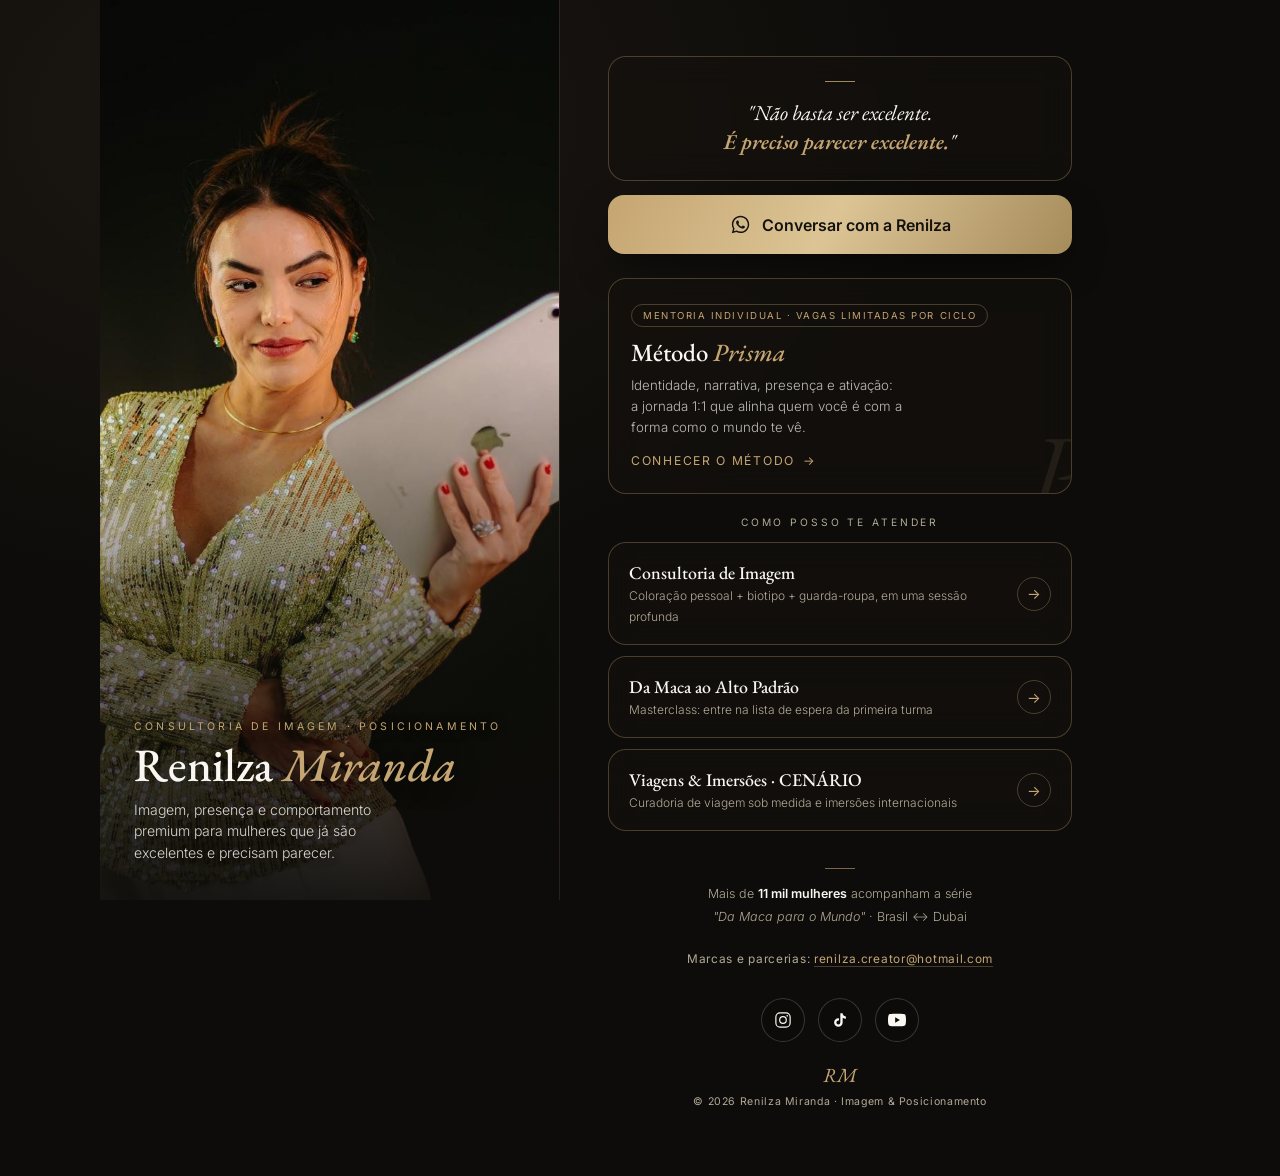
==== apps/bio/index.html @ 2b754e19 "Add files via upload" ====
<!DOCTYPE html>
<html lang="pt-BR">
<head>
<meta charset="UTF-8">
<meta name="viewport" content="width=device-width, initial-scale=1.0">
<title>Renilza Miranda · Imagem & Posicionamento</title>
<meta name="description" content="Não basta ser excelente. É preciso parecer excelente. Consultoria de imagem, Método Prisma e imersões internacionais.">
<meta property="og:title" content="Renilza Miranda · Imagem & Posicionamento">
<meta property="og:description" content="Não basta ser excelente. É preciso parecer excelente.">
<meta property="og:image" content="renilza-hero.jpg">
<meta property="og:type" content="website">
<link rel="preconnect" href="https://fonts.googleapis.com">
<link rel="preconnect" href="https://fonts.gstatic.com" crossorigin>
<link href="https://fonts.googleapis.com/css2?family=EB+Garamond:ital,wght@0,400;0,500;0,600;1,400;1,500&family=Inter:wght@300;400;500;600&display=swap" rel="stylesheet">
<style>
  :root{
    --gold:#C5A572; --gold-deep:#A68B5B; --gold-soft:rgba(197,165,114,.32);
    --bg:#0d0c0a; --cream:#FAF7F2; --muted:#b3a996;
    --glass:rgba(22,19,15,.52); --glass-solid:rgba(19,17,14,.90);
    --serif:'EB Garamond', Georgia, serif;
    --sans:'Inter', -apple-system, sans-serif;
  }
  *{margin:0;padding:0;box-sizing:border-box}
  html{scroll-behavior:smooth}
  body{font-family:var(--sans);background:var(--bg);color:var(--cream);-webkit-font-smoothing:antialiased}

  /* ===== FOTO DE FUNDO (contínua, página inteira) ===== */
  .photo-wrap{position:fixed;inset:0;z-index:0;overflow:hidden}
  .photo{width:100%;height:100%;object-fit:cover;object-position:center 12%}
  .ph-shade{position:absolute;inset:0;background:
    linear-gradient(to bottom, rgba(13,12,10,.30) 0%, rgba(13,12,10,.16) 26%, rgba(13,12,10,.48) 55%, rgba(13,12,10,.86) 82%, rgba(13,12,10,.96) 100%)}
  .ph-name{display:none}

  /* ===== CONTEÚDO (rola por cima da foto) ===== */
  .content{position:relative;z-index:1;max-width:480px;margin:0 auto;padding:0 18px 46px}
  .hero-space{height:47svh;min-height:300px}
  .id-block{text-align:center;margin-bottom:26px}
  .kicker{font-size:.66rem;letter-spacing:.3em;text-transform:uppercase;color:var(--gold);margin-bottom:8px;text-shadow:0 1px 12px rgba(0,0,0,.6)}
  h1{font-family:var(--serif);font-weight:500;font-size:clamp(2.4rem,10vw,3rem);line-height:1.02;text-shadow:0 2px 24px rgba(0,0,0,.55)}
  h1 em{font-style:italic;color:var(--gold)}
  .id-sub{font-size:.88rem;font-weight:300;color:rgba(250,247,242,.85);margin-top:10px;line-height:1.55;text-shadow:0 1px 10px rgba(0,0,0,.6)}
  .handle{display:inline-block;margin-top:14px;font-size:.7rem;letter-spacing:.2em;text-transform:uppercase;color:rgba(250,247,242,.9);text-decoration:none;border:1px solid rgba(250,247,242,.25);padding:8px 14px;border-radius:999px;background:rgba(13,12,10,.35);backdrop-filter:blur(8px)}

  /* cards de vidro */
  .glass{background:var(--glass);backdrop-filter:blur(16px) saturate(1.15);-webkit-backdrop-filter:blur(16px) saturate(1.15);border:1px solid var(--gold-soft);border-radius:18px}
  @supports not (backdrop-filter: blur(1px)){.glass{background:var(--glass-solid)}}

  .quote{padding:24px 22px;text-align:center;margin-bottom:14px}
  .quote .rule{width:30px;height:1px;background:var(--gold);margin:0 auto 16px;opacity:.8}
  .quote p{font-family:var(--serif);font-style:italic;font-size:1.32rem;line-height:1.38}
  .quote p strong{color:var(--gold);font-weight:600}
  .story{font-size:.84rem;font-weight:300;color:var(--muted);line-height:1.7;max-width:34ch;margin:14px auto 0}

  .btn-wa{position:relative;display:flex;align-items:center;justify-content:center;gap:11px;background:linear-gradient(120deg,var(--gold) 0%,#dcc494 48%,var(--gold-deep) 100%);color:#141210;text-decoration:none;font-weight:600;font-size:1rem;padding:19px 24px;border-radius:16px;box-shadow:0 16px 40px -12px rgba(0,0,0,.65);overflow:hidden;transition:transform .25s ease;margin-bottom:24px}
  .btn-wa:active{transform:scale(.975)}
  .btn-wa::after{content:"";position:absolute;top:0;left:-70%;width:45%;height:100%;background:linear-gradient(100deg,transparent,rgba(255,255,255,.55),transparent);transform:skewX(-22deg);animation:shine 3.6s ease-in-out infinite}
  @keyframes shine{0%,55%{left:-70%}75%,100%{left:130%}}
  .btn-wa svg{width:21px;height:21px;flex:none}
  .cta-note{text-align:center;font-size:.72rem;color:var(--muted);margin-bottom:22px;letter-spacing:.04em}

  .prisma{display:block;text-decoration:none;color:var(--cream);padding:24px 22px;position:relative;overflow:hidden;margin-bottom:22px;transition:transform .25s ease}
  .prisma:active{transform:scale(.985)}
  .prisma .pm{position:absolute;right:-14px;bottom:-28px;font-family:var(--serif);font-style:italic;font-size:6.4rem;color:rgba(197,165,114,.10);line-height:1}
  .badge{display:inline-block;font-size:.6rem;letter-spacing:.16em;text-transform:uppercase;color:var(--gold);border:1px solid var(--gold-soft);border-radius:999px;padding:5px 11px;margin-bottom:12px}
  .prisma h2{font-family:var(--serif);font-weight:500;font-size:1.55rem;line-height:1.1}
  .prisma h2 em{font-style:italic;color:var(--gold)}
  .prisma p{font-size:.83rem;font-weight:300;color:rgba(250,247,242,.75);margin-top:8px;line-height:1.6;max-width:34ch}
  .prisma .go{display:inline-flex;align-items:center;gap:8px;margin-top:15px;font-size:.76rem;letter-spacing:.14em;text-transform:uppercase;color:var(--gold)}
  .prisma .go::after{content:"→";transition:transform .25s ease}
  .prisma:hover .go::after{transform:translateX(5px)}

  .sec-label{font-size:.64rem;letter-spacing:.28em;text-transform:uppercase;color:var(--muted);text-align:center;margin-bottom:14px}
  .svc{display:flex;align-items:center;justify-content:space-between;gap:14px;text-decoration:none;color:var(--cream);padding:18px 20px;margin-bottom:11px;transition:transform .22s ease,border-color .22s ease}
  .svc:active{transform:scale(.98)}
  .svc:hover{border-color:var(--gold)}
  .svc-t{font-family:var(--serif);font-size:1.12rem;font-weight:500}
  .svc-s{font-size:.75rem;font-weight:300;color:var(--muted);margin-top:3px;line-height:1.5}
  .svc-arrow{flex:none;width:34px;height:34px;border-radius:50%;border:1px solid var(--gold-soft);display:flex;align-items:center;justify-content:center;color:var(--gold);font-size:.9rem;transition:all .22s ease}
  .svc:hover .svc-arrow{background:var(--gold);color:#141210;border-color:var(--gold)}

  .proof{text-align:center;padding:26px 24px 4px;font-size:.78rem;color:var(--muted);font-weight:300;line-height:1.8}
  .proof b{color:var(--cream);font-weight:600}
  .proof .rule{width:30px;height:1px;background:var(--gold);margin:0 auto 14px;opacity:.6}
  .partner{display:block;text-align:center;font-size:.74rem;letter-spacing:.06em;color:var(--muted);text-decoration:none;padding:20px 16px 4px}
  .partner u{text-decoration:none;border-bottom:1px solid var(--gold-soft);color:var(--gold)}

  footer{text-align:center;padding:28px 16px 8px}
  .socials{display:flex;justify-content:center;gap:13px;margin-bottom:20px}
  .socials a{width:44px;height:44px;border-radius:50%;border:1px solid rgba(250,247,242,.18);background:rgba(13,12,10,.35);backdrop-filter:blur(8px);display:flex;align-items:center;justify-content:center;color:var(--cream);transition:all .22s ease}
  .socials a:hover{border-color:var(--gold);color:var(--gold);transform:translateY(-2px)}
  .socials svg{width:18px;height:18px}
  .foot-mono{font-family:var(--serif);font-style:italic;font-size:1.25rem;color:var(--gold)}
  .foot-note{font-size:.66rem;color:var(--muted);margin-top:7px;letter-spacing:.06em}

  .reveal{opacity:0;transform:translateY(20px);transition:opacity .7s ease,transform .7s ease}
  .reveal.in{opacity:1;transform:none}
  @media (prefers-reduced-motion: reduce){
    .btn-wa::after{animation:none}
    .reveal{opacity:1;transform:none;transition:none}
  }

  /* ===== DESKTOP: foto AO LADO dos cards ===== */
  @media (min-width: 900px){
    body{background:radial-gradient(90% 70% at 20% 10%, #1c1712 0%, var(--bg) 60%)}
    .page{display:grid;grid-template-columns:minmax(380px,460px) minmax(0,1fr);max-width:1080px;margin:0 auto;min-height:100vh}
    .photo-wrap{position:sticky;top:0;height:100vh;border-right:1px solid rgba(197,165,114,.14)}
    .ph-shade{background:linear-gradient(to bottom, rgba(13,12,10,.12) 0%, rgba(13,12,10,0) 40%, rgba(13,12,10,.78) 86%, rgba(13,12,10,.94) 100%)}
    .ph-name{display:block;position:absolute;left:34px;right:34px;bottom:36px}
    .ph-name .kicker{text-align:left}
    .ph-name h1{font-size:2.9rem}
    .ph-name .id-sub{max-width:30ch}
    .content{max-width:560px;margin:0;padding:56px 48px 60px}
    .hero-space{display:none}
    .id-block{display:none}
  }
</style>
</head>
<body>
<div class="page">

  <!-- FOTO: fundo contínuo no mobile · coluna ao lado no desktop -->
  <div class="photo-wrap">
    <img class="photo" src="[data-uri]" alt="Renilza Miranda">
    <div class="ph-shade"></div>
    <div class="ph-name">
      <div class="kicker">Consultoria de Imagem · Posicionamento</div>
      <h1>Renilza <em>Miranda</em></h1>
      <p class="id-sub">Imagem, presença e comportamento premium para mulheres que já são excelentes e precisam parecer.</p>
    </div>
  </div>

  <main class="content">
    <div class="hero-space"></div>

    <div class="id-block">
      <div class="kicker">Consultoria de Imagem · Posicionamento</div>
      <h1>Renilza <em>Miranda</em></h1>
      <p class="id-sub">Imagem, presença e comportamento premium para mulheres que já são excelentes e precisam parecer.</p>
      <a class="handle" href="https://instagram.com/renilzamirandaa" target="_blank" rel="noopener">@renilzamirandaa</a>
    </div>

    <section class="quote glass reveal">
      <div class="rule"></div>
      <p>"Não basta ser excelente.<br><strong>É preciso parecer excelente.</strong>"</p>
    </section>

    <a class="btn-wa reveal" href="https://wa.me/5511950291364?text=Oi%20Renilza!%20Vim%20pelo%20link%20da%20bio%20e%20quero%20conversar%20sobre%20imagem%20e%20posicionamento." target="_blank" rel="noopener">
      <svg viewBox="0 0 24 24" fill="currentColor"><path d="M12.04 2c-5.46 0-9.91 4.45-9.91 9.91 0 1.75.46 3.45 1.32 4.95L2.05 22l5.25-1.38c1.45.79 3.08 1.21 4.74 1.21 5.46 0 9.91-4.45 9.91-9.91S17.5 2 12.04 2m0 18.13c-1.48 0-2.93-.4-4.2-1.15l-.3-.18-3.12.82.83-3.04-.2-.31a8.26 8.26 0 0 1-1.26-4.38c0-4.54 3.7-8.24 8.25-8.24 4.54 0 8.24 3.7 8.24 8.24 0 4.55-3.7 8.24-8.24 8.24m4.52-6.16c-.25-.12-1.47-.72-1.69-.81-.23-.08-.39-.12-.56.13-.16.24-.64.8-.78.97-.14.16-.29.18-.54.06-.25-.13-1.05-.39-2-1.23-.73-.66-1.23-1.47-1.38-1.72-.14-.25-.01-.38.11-.51.11-.11.25-.29.37-.43.13-.14.17-.25.25-.41.08-.17.04-.31-.02-.43-.06-.13-.56-1.35-.77-1.84-.2-.49-.41-.42-.56-.43h-.48c-.17 0-.43.06-.66.31-.22.25-.86.85-.86 2.07s.89 2.4 1.01 2.56c.13.17 1.75 2.67 4.23 3.74.59.26 1.05.41 1.41.52.59.19 1.13.16 1.56.1.47-.07 1.47-.6 1.67-1.18.21-.58.21-1.07.15-1.18-.07-.1-.23-.16-.48-.27"/></svg>
      Conversar com a Renilza
    </a>

    <a class="prisma glass reveal" href="https://renilzamiranda.github.io/metodo-prisma/?utm_source=instagram&utm_medium=bio&utm_campaign=prisma" target="_blank" rel="noopener">
      <span class="pm">P</span>
      <span class="badge">Mentoria individual · vagas limitadas por ciclo</span>
      <h2>Método <em>Prisma</em></h2>
      <p>Identidade, narrativa, presença e ativação: a jornada 1:1 que alinha quem você é com a forma como o mundo te vê.</p>
      <span class="go">Conhecer o método</span>
    </a>

    <div class="sec-label reveal">Como posso te atender</div>

    <a class="svc glass reveal" href="https://wa.me/5511950291364?text=Oi%20Renilza!%20Quero%20saber%20mais%20sobre%20a%20Consultoria%20de%20Imagem%20(colora%C3%A7%C3%A3o%20%2B%20biotipo)." target="_blank" rel="noopener">
      <span><span class="svc-t">Consultoria de Imagem</span><br><span class="svc-s">Coloração pessoal + biotipo + guarda-roupa, em uma sessão profunda</span></span>
      <span class="svc-arrow">→</span>
    </a>

    <a class="svc glass reveal" href="https://wa.me/5511950291364?text=Oi%20Renilza!%20Quero%20entrar%20na%20lista%20de%20espera%20da%20masterclass%20Da%20Maca%20ao%20Alto%20Padr%C3%A3o." target="_blank" rel="noopener">
      <span><span class="svc-t">Da Maca ao Alto Padrão</span><br><span class="svc-s">Masterclass: entre na lista de espera da primeira turma</span></span>
      <span class="svc-arrow">→</span>
    </a>

    <a class="svc glass reveal" href="https://wa.me/5511950291364?text=Oi%20Renilza!%20Quero%20saber%20sobre%20as%20viagens%20e%20imers%C3%B5es%20CEN%C3%81RIO." target="_blank" rel="noopener">
      <span><span class="svc-t">Viagens & Imersões · CENÁRIO</span><br><span class="svc-s">Curadoria de viagem sob medida e imersões internacionais</span></span>
      <span class="svc-arrow">→</span>
    </a>

    <section class="proof reveal">
      <div class="rule"></div>
      Mais de <b>11 mil mulheres</b> acompanham a série<br><i>"Da Maca para o Mundo"</i> · Brasil ↔ Dubai
    </section>

    <a class="partner reveal" href="mailto:renilza.creator@hotmail.com?subject=Parceria%20Renilza%20Miranda">Marcas e parcerias: <u>renilza.creator@hotmail.com</u></a>

    <footer class="reveal">
      <div class="socials">
        <a href="https://instagram.com/renilzamirandaa" target="_blank" rel="noopener" aria-label="Instagram"><svg viewBox="0 0 24 24" fill="none" stroke="currentColor" stroke-width="1.6"><rect x="2.5" y="2.5" width="19" height="19" rx="5.5"/><circle cx="12" cy="12" r="4.4"/><circle cx="17.6" cy="6.4" r="1.1" fill="currentColor" stroke="none"/></svg></a>
        <a href="https://www.tiktok.com/@renilzalifestyle" target="_blank" rel="noopener" aria-label="TikTok"><svg viewBox="0 0 24 24" fill="currentColor"><path d="M16.6 5.82A4.28 4.28 0 0 1 15.54 3h-3.09v12.4a2.59 2.59 0 0 1-2.59 2.5c-1.42 0-2.6-1.16-2.6-2.6 0-1.72 1.66-3.01 3.37-2.48V9.66c-3.45-.46-6.47 2.22-6.47 5.64 0 3.33 2.76 5.7 5.69 5.7 3.14 0 5.69-2.55 5.69-5.7V9.01a7.35 7.35 0 0 0 4.3 1.38V7.3c-1.32 0-2.53-.57-3.24-1.48"/></svg></a>
        <a href="https://www.youtube.com/@renilzamirandaa" target="_blank" rel="noopener" aria-label="YouTube"><svg viewBox="0 0 24 24" fill="currentColor"><path d="M23.5 6.19a3.02 3.02 0 0 0-2.12-2.14C19.5 3.55 12 3.55 12 3.55s-7.5 0-9.38.5A3.02 3.02 0 0 0 .5 6.19C0 8.07 0 12 0 12s0 3.93.5 5.81a3.02 3.02 0 0 0 2.12 2.14c1.88.5 9.38.5 9.38.5s7.5 0 9.38-.5a3.02 3.02 0 0 0 2.12-2.14C24 15.93 24 12 24 12s0-3.93-.5-5.81zM9.55 15.57V8.43L15.82 12l-6.27 3.57z"/></svg></a>
      </div>
      <div class="foot-mono">RM</div>
      <div class="foot-note">© 2026 Renilza Miranda · Imagem & Posicionamento</div>
    </footer>
  </main>

</div>
<script>
  const io = new IntersectionObserver(es=>es.forEach(e=>{if(e.isIntersecting){e.target.classList.add('in');io.unobserve(e.target)}}),{threshold:.1});
  document.querySelectorAll('.reveal').forEach(el=>io.observe(el));
</script>
</body>
</html>
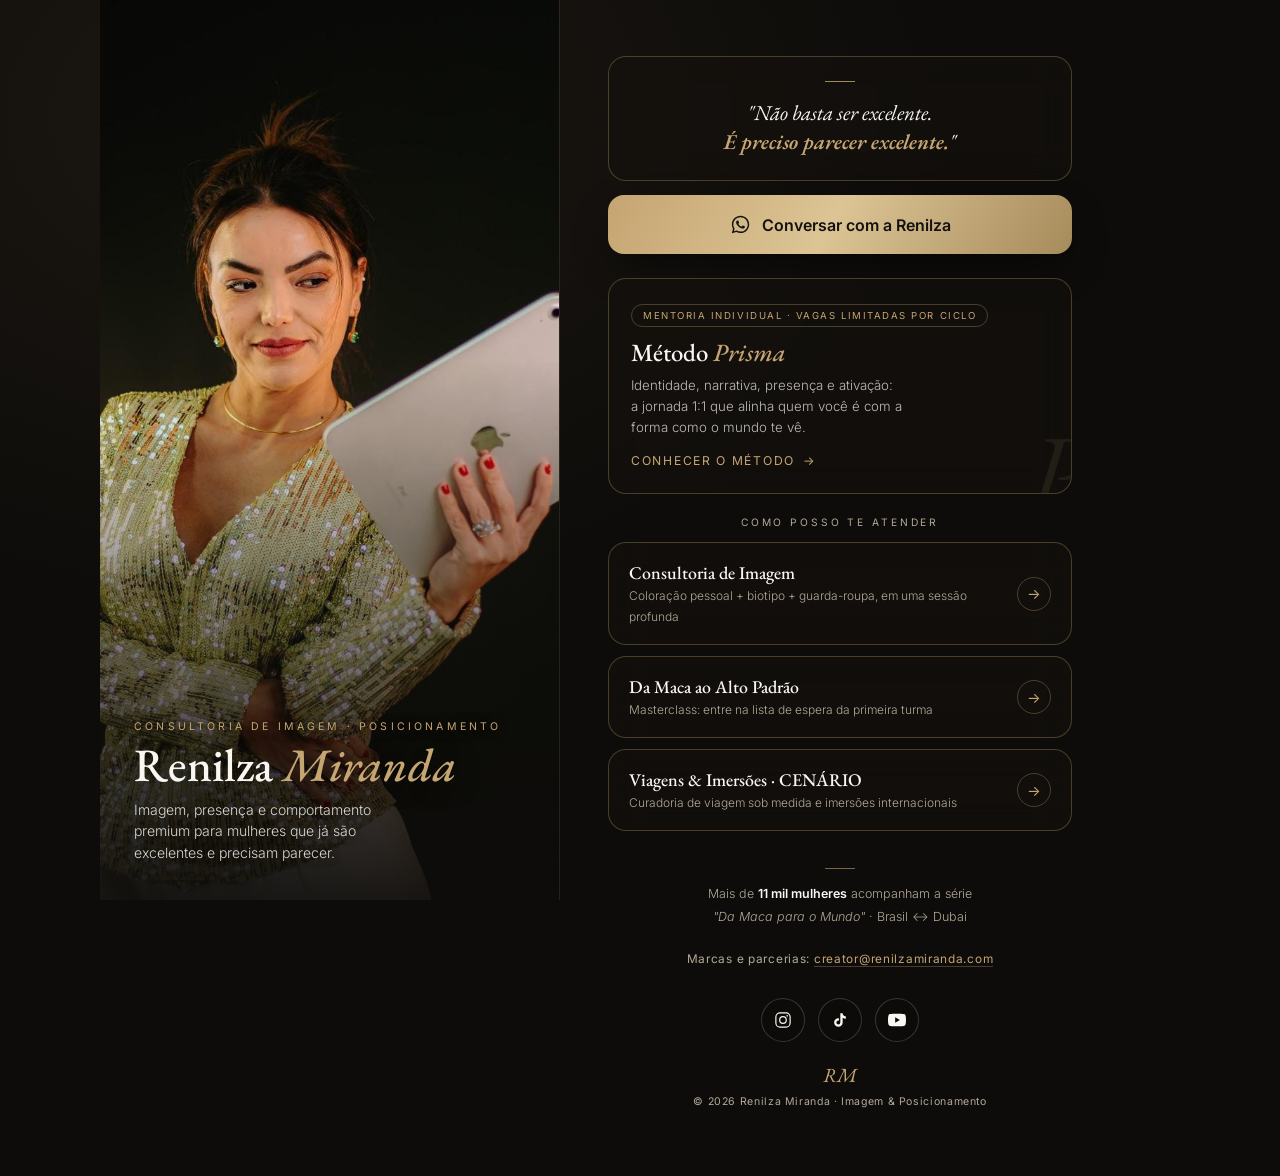
==== commit f88b4c99: "Update partner contact email to creator@renilzamiranda.com" ====
--- a/apps/bio/index.html
+++ b/apps/bio/index.html
@@ -149,7 +149,7 @@
       Conversar com a Renilza
     </a>
 
-    <a class="prisma glass reveal" href="https://renilzamiranda.github.io/metodo-prisma/?utm_source=instagram&utm_medium=bio&utm_campaign=prisma" target="_blank" rel="noopener">
+    <a class="prisma glass reveal" href="https://renilzamiranda.com/metodo-prisma/?utm_source=instagram&utm_medium=bio&utm_campaign=prisma" target="_blank" rel="noopener">
       <span class="pm">P</span>
       <span class="badge">Mentoria individual · vagas limitadas por ciclo</span>
       <h2>Método <em>Prisma</em></h2>
@@ -179,7 +179,7 @@
       Mais de <b>11 mil mulheres</b> acompanham a série<br><i>"Da Maca para o Mundo"</i> · Brasil ↔ Dubai
     </section>
 
-    <a class="partner reveal" href="mailto:renilza.creator@hotmail.com?subject=Parceria%20Renilza%20Miranda">Marcas e parcerias: <u>renilza.creator@hotmail.com</u></a>
+    <a class="partner reveal" href="mailto:creator@renilzamiranda.com?subject=Parceria%20Renilza%20Miranda">Marcas e parcerias: <u>creator@renilzamiranda.com</u></a>
 
     <footer class="reveal">
       <div class="socials">
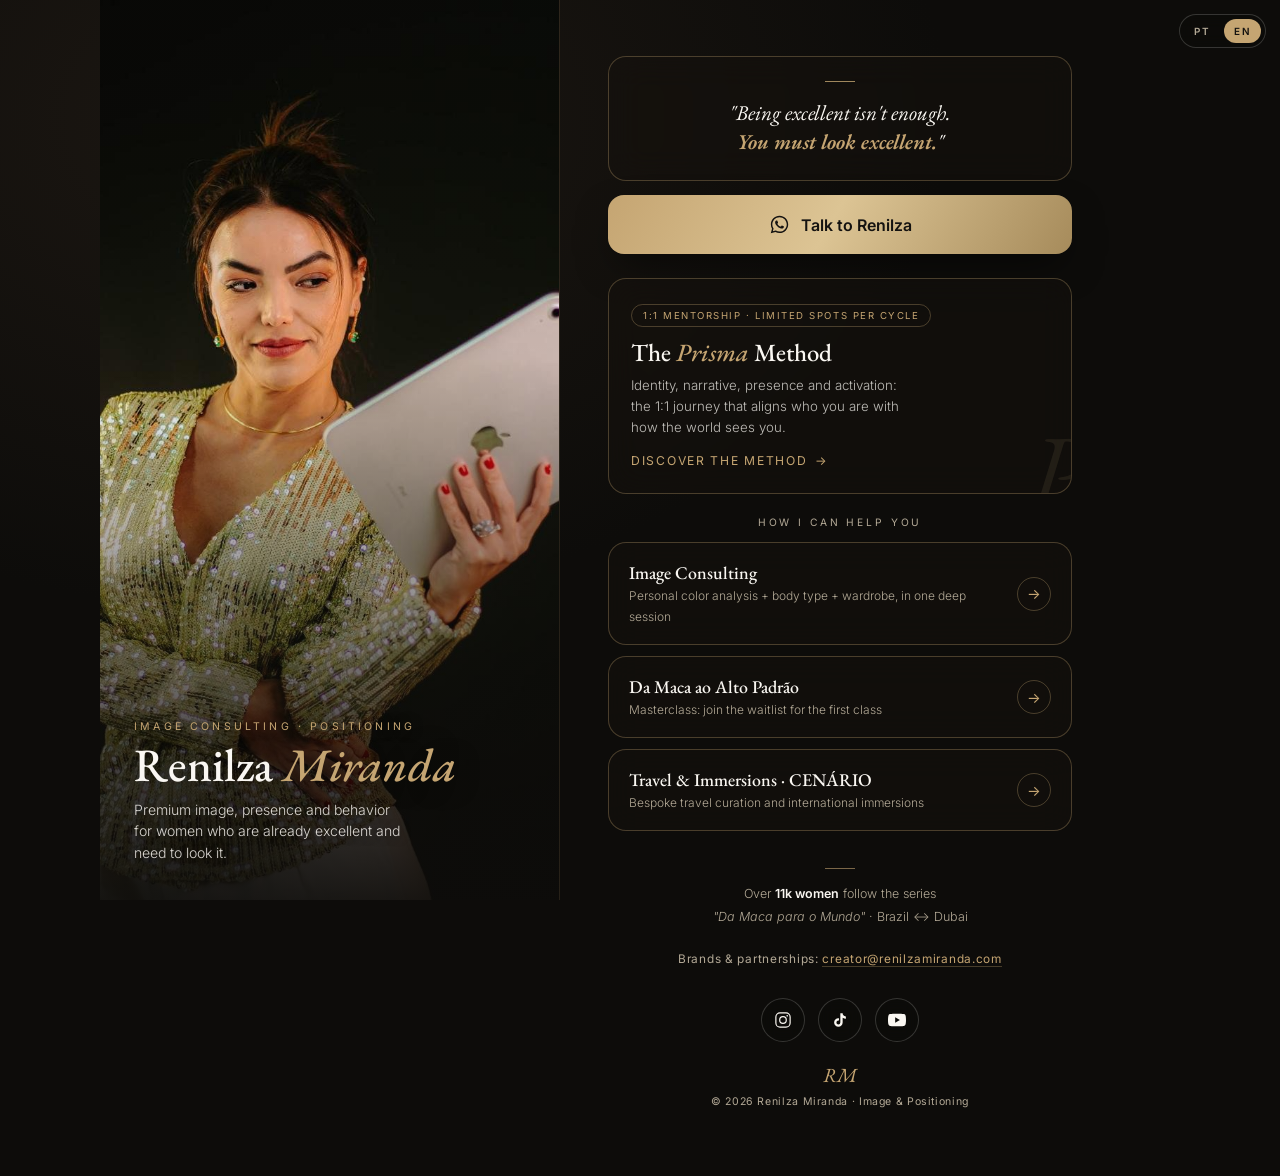
==== commit a267bdac: "feat: add language switch to bio and unify gold button style - bio: PT/EN toggle with browser langua" ====
--- a/apps/bio/index.html
+++ b/apps/bio/index.html
@@ -1,5 +1,5 @@
 <!DOCTYPE html>
-<html lang="pt-BR">
+<html lang="pt-BR" data-lang="pt">
 <head>
 <meta charset="UTF-8">
 <meta name="viewport" content="width=device-width, initial-scale=1.0">
@@ -24,6 +24,13 @@
   html{scroll-behavior:smooth}
   body{font-family:var(--sans);background:var(--bg);color:var(--cream);-webkit-font-smoothing:antialiased}
 
+  /* ===== IDIOMA (PT/EN) ===== */
+  html[data-lang="en"] .l-pt{display:none !important}
+  html[data-lang="pt"] .l-en{display:none !important}
+  .lang{position:fixed;top:14px;right:14px;z-index:5;display:flex;gap:4px;padding:4px;border-radius:999px;background:rgba(13,12,10,.45);backdrop-filter:blur(8px);-webkit-backdrop-filter:blur(8px);border:1px solid rgba(250,247,242,.18)}
+  .lang button{font-family:var(--sans);font-size:.62rem;letter-spacing:.14em;font-weight:600;color:var(--muted);background:transparent;border:0;border-radius:999px;padding:6px 10px;cursor:pointer;transition:all .22s ease}
+  .lang button.on{background:var(--gold);color:#141210}
+
   /* ===== FOTO DE FUNDO (contínua, página inteira) ===== */
   .photo-wrap{position:fixed;inset:0;z-index:0;overflow:hidden}
   .photo{width:100%;height:100%;object-fit:cover;object-position:center 12%}
@@ -116,6 +123,10 @@
 </style>
 </head>
 <body>
+<div class="lang" role="group" aria-label="Idioma / Language">
+  <button type="button" data-setlang="pt" class="on">PT</button>
+  <button type="button" data-setlang="en">EN</button>
+</div>
 <div class="page">
 
   <!-- FOTO: fundo contínuo no mobile · coluna ao lado no desktop -->
@@ -123,9 +134,9 @@
     <img class="photo" src="[data-uri]" alt="Renilza Miranda">
     <div class="ph-shade"></div>
     <div class="ph-name">
-      <div class="kicker">Consultoria de Imagem · Posicionamento</div>
+      <div class="kicker"><span class="l-pt">Consultoria de Imagem · Posicionamento</span><span class="l-en">Image Consulting · Positioning</span></div>
       <h1>Renilza <em>Miranda</em></h1>
-      <p class="id-sub">Imagem, presença e comportamento premium para mulheres que já são excelentes e precisam parecer.</p>
+      <p class="id-sub"><span class="l-pt">Imagem, presença e comportamento premium para mulheres que já são excelentes e precisam parecer.</span><span class="l-en">Premium image, presence and behavior for women who are already excellent and need to look it.</span></p>
     </div>
   </div>
 
@@ -133,53 +144,53 @@
     <div class="hero-space"></div>
 
     <div class="id-block">
-      <div class="kicker">Consultoria de Imagem · Posicionamento</div>
+      <div class="kicker"><span class="l-pt">Consultoria de Imagem · Posicionamento</span><span class="l-en">Image Consulting · Positioning</span></div>
       <h1>Renilza <em>Miranda</em></h1>
-      <p class="id-sub">Imagem, presença e comportamento premium para mulheres que já são excelentes e precisam parecer.</p>
+      <p class="id-sub"><span class="l-pt">Imagem, presença e comportamento premium para mulheres que já são excelentes e precisam parecer.</span><span class="l-en">Premium image, presence and behavior for women who are already excellent and need to look it.</span></p>
       <a class="handle" href="https://instagram.com/renilzamirandaa" target="_blank" rel="noopener">@renilzamirandaa</a>
     </div>
 
     <section class="quote glass reveal">
       <div class="rule"></div>
-      <p>"Não basta ser excelente.<br><strong>É preciso parecer excelente.</strong>"</p>
+      <p><span class="l-pt">"Não basta ser excelente.<br><strong>É preciso parecer excelente.</strong>"</span><span class="l-en">"Being excellent isn't enough.<br><strong>You must look excellent.</strong>"</span></p>
     </section>
 
-    <a class="btn-wa reveal" href="https://wa.me/5511950291364?text=Oi%20Renilza!%20Vim%20pelo%20link%20da%20bio%20e%20quero%20conversar%20sobre%20imagem%20e%20posicionamento." target="_blank" rel="noopener">
+    <a class="btn-wa reveal" href="https://wa.me/5511950291364?text=Oi%20Renilza!%20Vim%20pelo%20link%20da%20bio%20e%20quero%20conversar%20sobre%20imagem%20e%20posicionamento." data-href-pt="https://wa.me/5511950291364?text=Oi%20Renilza!%20Vim%20pelo%20link%20da%20bio%20e%20quero%20conversar%20sobre%20imagem%20e%20posicionamento." data-href-en="https://wa.me/5511950291364?text=Hi%20Renilza!%20I%20came%20from%20your%20bio%20link%20and%20I%20want%20to%20talk%20about%20image%20and%20positioning." target="_blank" rel="noopener">
       <svg viewBox="0 0 24 24" fill="currentColor"><path d="M12.04 2c-5.46 0-9.91 4.45-9.91 9.91 0 1.75.46 3.45 1.32 4.95L2.05 22l5.25-1.38c1.45.79 3.08 1.21 4.74 1.21 5.46 0 9.91-4.45 9.91-9.91S17.5 2 12.04 2m0 18.13c-1.48 0-2.93-.4-4.2-1.15l-.3-.18-3.12.82.83-3.04-.2-.31a8.26 8.26 0 0 1-1.26-4.38c0-4.54 3.7-8.24 8.25-8.24 4.54 0 8.24 3.7 8.24 8.24 0 4.55-3.7 8.24-8.24 8.24m4.52-6.16c-.25-.12-1.47-.72-1.69-.81-.23-.08-.39-.12-.56.13-.16.24-.64.8-.78.97-.14.16-.29.18-.54.06-.25-.13-1.05-.39-2-1.23-.73-.66-1.23-1.47-1.38-1.72-.14-.25-.01-.38.11-.51.11-.11.25-.29.37-.43.13-.14.17-.25.25-.41.08-.17.04-.31-.02-.43-.06-.13-.56-1.35-.77-1.84-.2-.49-.41-.42-.56-.43h-.48c-.17 0-.43.06-.66.31-.22.25-.86.85-.86 2.07s.89 2.4 1.01 2.56c.13.17 1.75 2.67 4.23 3.74.59.26 1.05.41 1.41.52.59.19 1.13.16 1.56.1.47-.07 1.47-.6 1.67-1.18.21-.58.21-1.07.15-1.18-.07-.1-.23-.16-.48-.27"/></svg>
-      Conversar com a Renilza
+      <span class="l-pt">Conversar com a Renilza</span><span class="l-en">Talk to Renilza</span>
     </a>
 
     <a class="prisma glass reveal" href="https://renilzamiranda.com/metodo-prisma/?utm_source=instagram&utm_medium=bio&utm_campaign=prisma" target="_blank" rel="noopener">
       <span class="pm">P</span>
-      <span class="badge">Mentoria individual · vagas limitadas por ciclo</span>
-      <h2>Método <em>Prisma</em></h2>
-      <p>Identidade, narrativa, presença e ativação: a jornada 1:1 que alinha quem você é com a forma como o mundo te vê.</p>
-      <span class="go">Conhecer o método</span>
-    </a>
-
-    <div class="sec-label reveal">Como posso te atender</div>
-
-    <a class="svc glass reveal" href="https://wa.me/5511950291364?text=Oi%20Renilza!%20Quero%20saber%20mais%20sobre%20a%20Consultoria%20de%20Imagem%20(colora%C3%A7%C3%A3o%20%2B%20biotipo)." target="_blank" rel="noopener">
-      <span><span class="svc-t">Consultoria de Imagem</span><br><span class="svc-s">Coloração pessoal + biotipo + guarda-roupa, em uma sessão profunda</span></span>
+      <span class="badge"><span class="l-pt">Mentoria individual · vagas limitadas por ciclo</span><span class="l-en">1:1 mentorship · limited spots per cycle</span></span>
+      <h2><span class="l-pt">Método <em>Prisma</em></span><span class="l-en">The <em>Prisma</em> Method</span></h2>
+      <p><span class="l-pt">Identidade, narrativa, presença e ativação: a jornada 1:1 que alinha quem você é com a forma como o mundo te vê.</span><span class="l-en">Identity, narrative, presence and activation: the 1:1 journey that aligns who you are with how the world sees you.</span></p>
+      <span class="go"><span class="l-pt">Conhecer o método</span><span class="l-en">Discover the method</span></span>
+    </a>
+
+    <div class="sec-label reveal"><span class="l-pt">Como posso te atender</span><span class="l-en">How I can help you</span></div>
+
+    <a class="svc glass reveal" href="https://wa.me/5511950291364?text=Oi%20Renilza!%20Quero%20saber%20mais%20sobre%20a%20Consultoria%20de%20Imagem%20(colora%C3%A7%C3%A3o%20%2B%20biotipo)." data-href-pt="https://wa.me/5511950291364?text=Oi%20Renilza!%20Quero%20saber%20mais%20sobre%20a%20Consultoria%20de%20Imagem%20(colora%C3%A7%C3%A3o%20%2B%20biotipo)." data-href-en="https://wa.me/5511950291364?text=Hi%20Renilza!%20I%20want%20to%20know%20more%20about%20the%20Image%20Consulting%20(color%20analysis%20%2B%20body%20type)." target="_blank" rel="noopener">
+      <span><span class="svc-t"><span class="l-pt">Consultoria de Imagem</span><span class="l-en">Image Consulting</span></span><br><span class="svc-s"><span class="l-pt">Coloração pessoal + biotipo + guarda-roupa, em uma sessão profunda</span><span class="l-en">Personal color analysis + body type + wardrobe, in one deep session</span></span></span>
       <span class="svc-arrow">→</span>
     </a>
 
-    <a class="svc glass reveal" href="https://wa.me/5511950291364?text=Oi%20Renilza!%20Quero%20entrar%20na%20lista%20de%20espera%20da%20masterclass%20Da%20Maca%20ao%20Alto%20Padr%C3%A3o." target="_blank" rel="noopener">
-      <span><span class="svc-t">Da Maca ao Alto Padrão</span><br><span class="svc-s">Masterclass: entre na lista de espera da primeira turma</span></span>
+    <a class="svc glass reveal" href="https://wa.me/5511950291364?text=Oi%20Renilza!%20Quero%20entrar%20na%20lista%20de%20espera%20da%20masterclass%20Da%20Maca%20ao%20Alto%20Padr%C3%A3o." data-href-pt="https://wa.me/5511950291364?text=Oi%20Renilza!%20Quero%20entrar%20na%20lista%20de%20espera%20da%20masterclass%20Da%20Maca%20ao%20Alto%20Padr%C3%A3o." data-href-en="https://wa.me/5511950291364?text=Hi%20Renilza!%20I%20want%20to%20join%20the%20waitlist%20for%20the%20masterclass%20Da%20Maca%20ao%20Alto%20Padr%C3%A3o." target="_blank" rel="noopener">
+      <span><span class="svc-t">Da Maca ao Alto Padrão</span><br><span class="svc-s"><span class="l-pt">Masterclass: entre na lista de espera da primeira turma</span><span class="l-en">Masterclass: join the waitlist for the first class</span></span></span>
       <span class="svc-arrow">→</span>
     </a>
 
-    <a class="svc glass reveal" href="https://wa.me/5511950291364?text=Oi%20Renilza!%20Quero%20saber%20sobre%20as%20viagens%20e%20imers%C3%B5es%20CEN%C3%81RIO." target="_blank" rel="noopener">
-      <span><span class="svc-t">Viagens & Imersões · CENÁRIO</span><br><span class="svc-s">Curadoria de viagem sob medida e imersões internacionais</span></span>
+    <a class="svc glass reveal" href="https://wa.me/5511950291364?text=Oi%20Renilza!%20Quero%20saber%20sobre%20as%20viagens%20e%20imers%C3%B5es%20CEN%C3%81RIO." data-href-pt="https://wa.me/5511950291364?text=Oi%20Renilza!%20Quero%20saber%20sobre%20as%20viagens%20e%20imers%C3%B5es%20CEN%C3%81RIO." data-href-en="https://wa.me/5511950291364?text=Hi%20Renilza!%20I%20want%20to%20know%20about%20the%20CEN%C3%81RIO%20travel%20and%20immersions." target="_blank" rel="noopener">
+      <span><span class="svc-t"><span class="l-pt">Viagens & Imersões · CENÁRIO</span><span class="l-en">Travel & Immersions · CENÁRIO</span></span><br><span class="svc-s"><span class="l-pt">Curadoria de viagem sob medida e imersões internacionais</span><span class="l-en">Bespoke travel curation and international immersions</span></span></span>
       <span class="svc-arrow">→</span>
     </a>
 
     <section class="proof reveal">
       <div class="rule"></div>
-      Mais de <b>11 mil mulheres</b> acompanham a série<br><i>"Da Maca para o Mundo"</i> · Brasil ↔ Dubai
+      <span class="l-pt">Mais de <b>11 mil mulheres</b> acompanham a série<br><i>"Da Maca para o Mundo"</i> · Brasil ↔ Dubai</span><span class="l-en">Over <b>11k women</b> follow the series<br><i>"Da Maca para o Mundo"</i> · Brazil ↔ Dubai</span>
     </section>
 
-    <a class="partner reveal" href="mailto:creator@renilzamiranda.com?subject=Parceria%20Renilza%20Miranda">Marcas e parcerias: <u>creator@renilzamiranda.com</u></a>
+    <a class="partner reveal" href="mailto:creator@renilzamiranda.com?subject=Parceria%20Renilza%20Miranda"><span class="l-pt">Marcas e parcerias: </span><span class="l-en">Brands & partnerships: </span><u>creator@renilzamiranda.com</u></a>
 
     <footer class="reveal">
       <div class="socials">
@@ -188,7 +199,7 @@
         <a href="https://www.youtube.com/@renilzamirandaa" target="_blank" rel="noopener" aria-label="YouTube"><svg viewBox="0 0 24 24" fill="currentColor"><path d="M23.5 6.19a3.02 3.02 0 0 0-2.12-2.14C19.5 3.55 12 3.55 12 3.55s-7.5 0-9.38.5A3.02 3.02 0 0 0 .5 6.19C0 8.07 0 12 0 12s0 3.93.5 5.81a3.02 3.02 0 0 0 2.12 2.14c1.88.5 9.38.5 9.38.5s7.5 0 9.38-.5a3.02 3.02 0 0 0 2.12-2.14C24 15.93 24 12 24 12s0-3.93-.5-5.81zM9.55 15.57V8.43L15.82 12l-6.27 3.57z"/></svg></a>
       </div>
       <div class="foot-mono">RM</div>
-      <div class="foot-note">© 2026 Renilza Miranda · Imagem & Posicionamento</div>
+      <div class="foot-note">© 2026 Renilza Miranda · <span class="l-pt">Imagem & Posicionamento</span><span class="l-en">Image & Positioning</span></div>
     </footer>
   </main>
 
@@ -196,6 +207,25 @@
 <script>
   const io = new IntersectionObserver(es=>es.forEach(e=>{if(e.isIntersecting){e.target.classList.add('in');io.unobserve(e.target)}}),{threshold:.1});
   document.querySelectorAll('.reveal').forEach(el=>io.observe(el));
+
+  const doc = document.documentElement;
+  const applyHrefs = lang => document.querySelectorAll('[data-href-pt]').forEach(a=>{ a.href = a.getAttribute('data-href-'+lang) || a.href; });
+  const setLang = lang => {
+    doc.setAttribute('data-lang', lang);
+    doc.lang = lang === 'en' ? 'en' : 'pt-BR';
+    document.querySelectorAll('.lang button').forEach(b=>b.classList.toggle('on', b.getAttribute('data-setlang') === lang));
+    applyHrefs(lang);
+    try{ localStorage.setItem('renilza-lang', lang); }catch(e){}
+  };
+  document.querySelectorAll('.lang button').forEach(b=>b.addEventListener('click', ()=>setLang(b.getAttribute('data-setlang'))));
+  const detectLang = () => {
+    let saved = null; try{ saved = localStorage.getItem('renilza-lang'); }catch(e){}
+    if(saved === 'pt' || saved === 'en') return saved;
+    const langs = (navigator.languages && navigator.languages.length) ? navigator.languages : [navigator.language || 'pt'];
+    for(const l of langs){ const c = String(l).toLowerCase(); if(c.indexOf('pt') === 0) return 'pt'; if(c.indexOf('en') === 0) return 'en'; }
+    return 'pt';
+  };
+  setLang(detectLang());
 </script>
 </body>
 </html>
